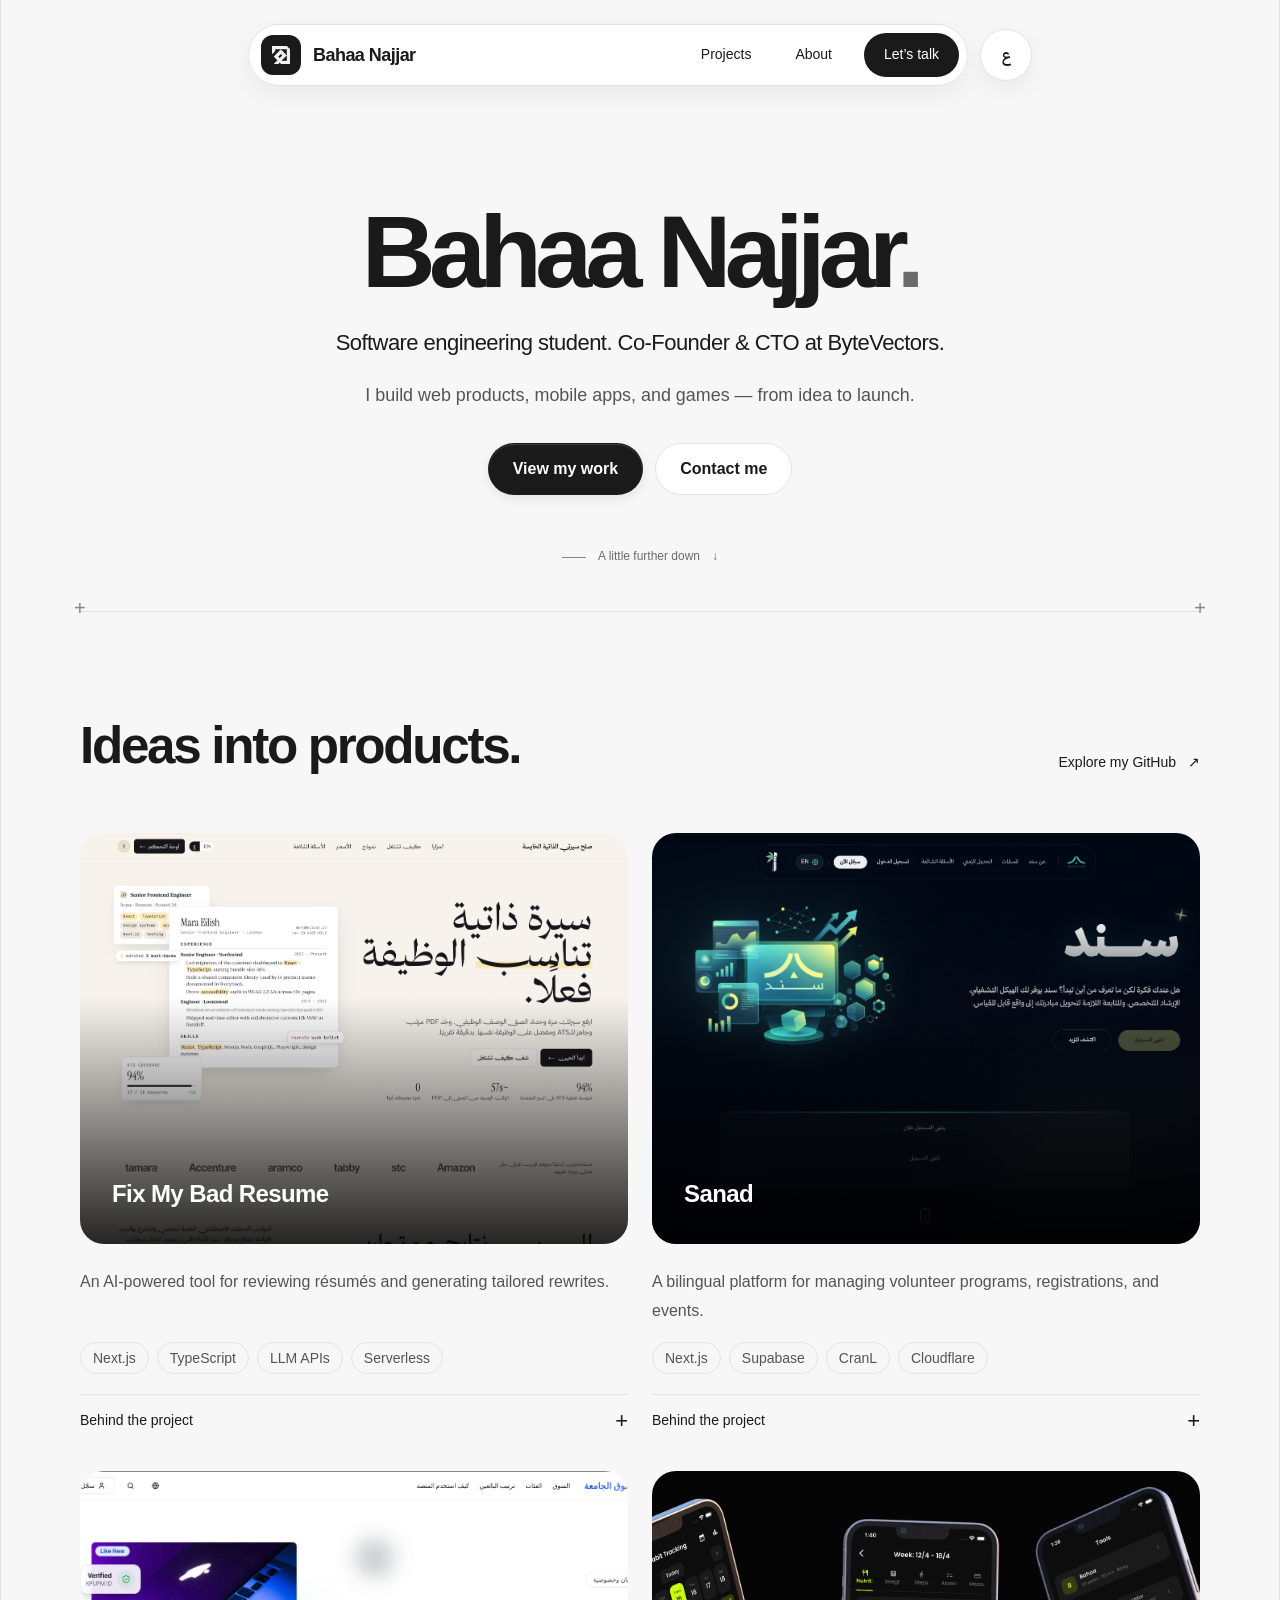
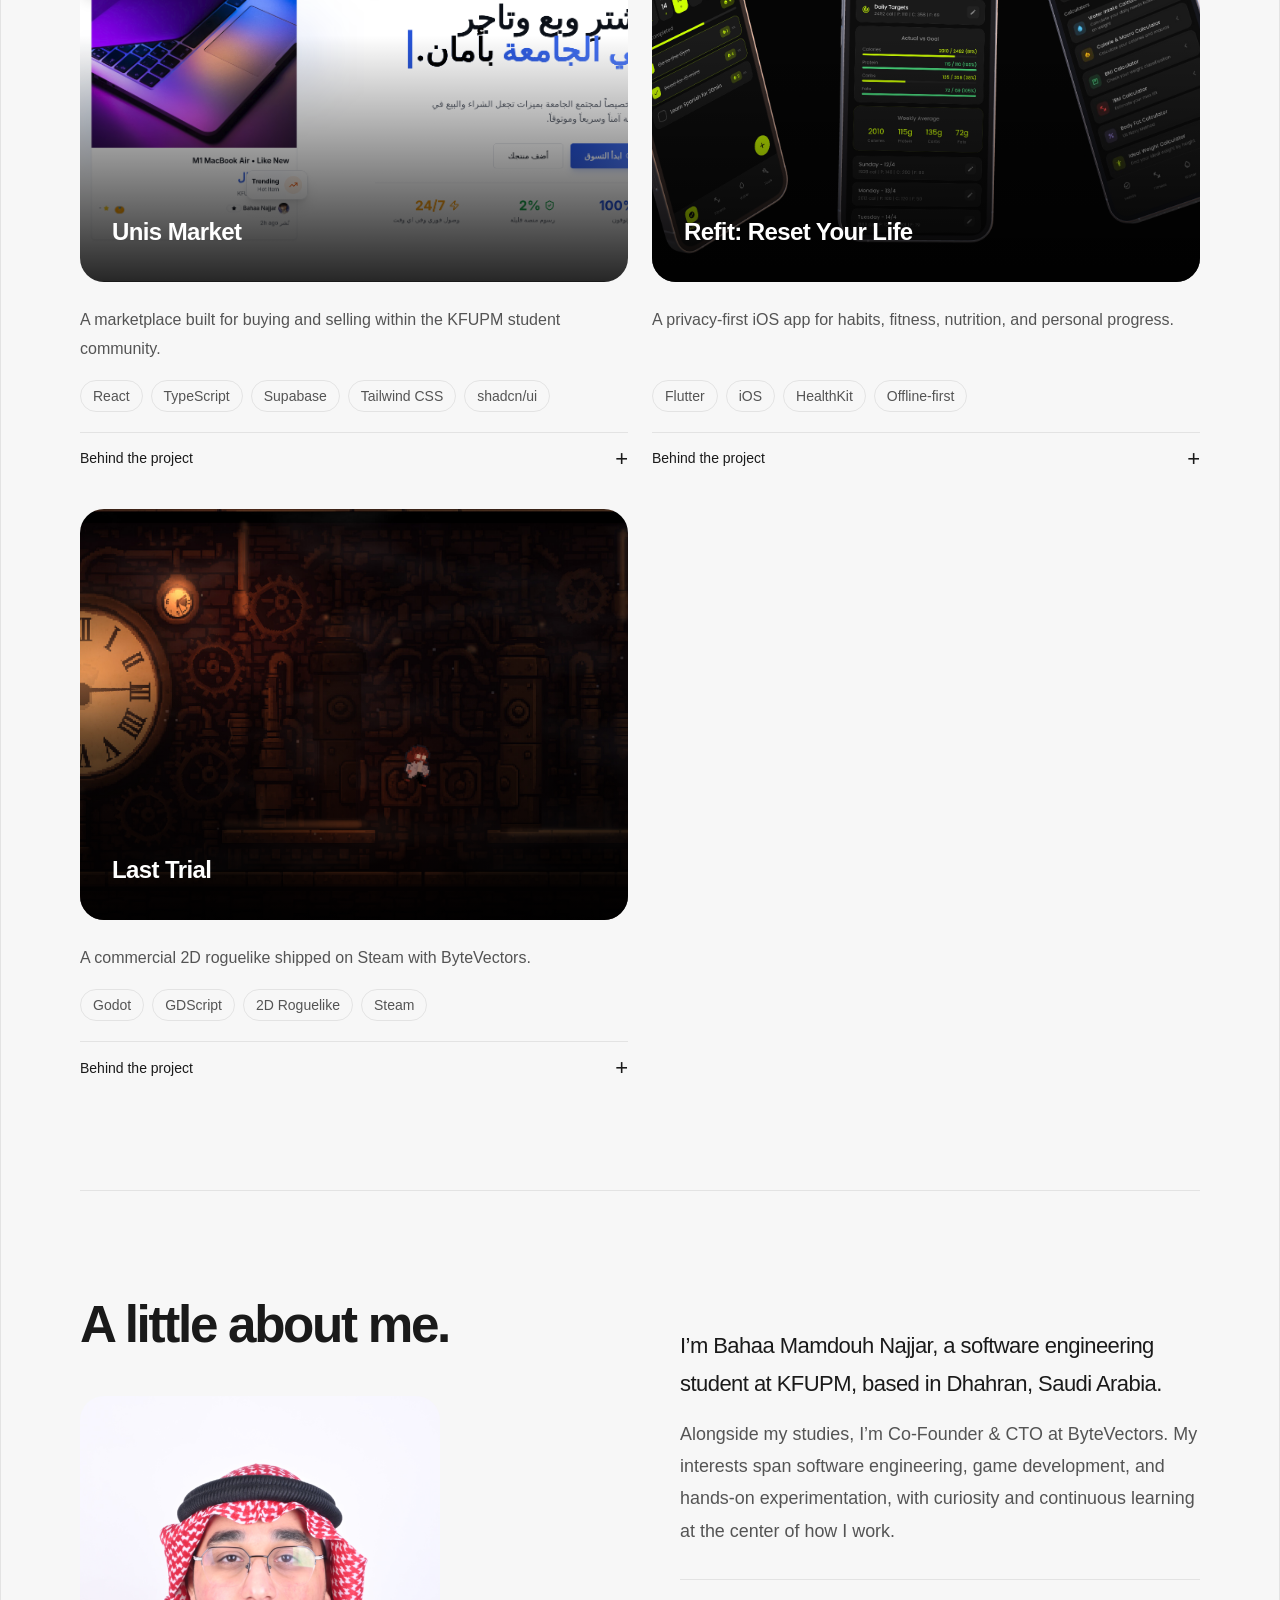
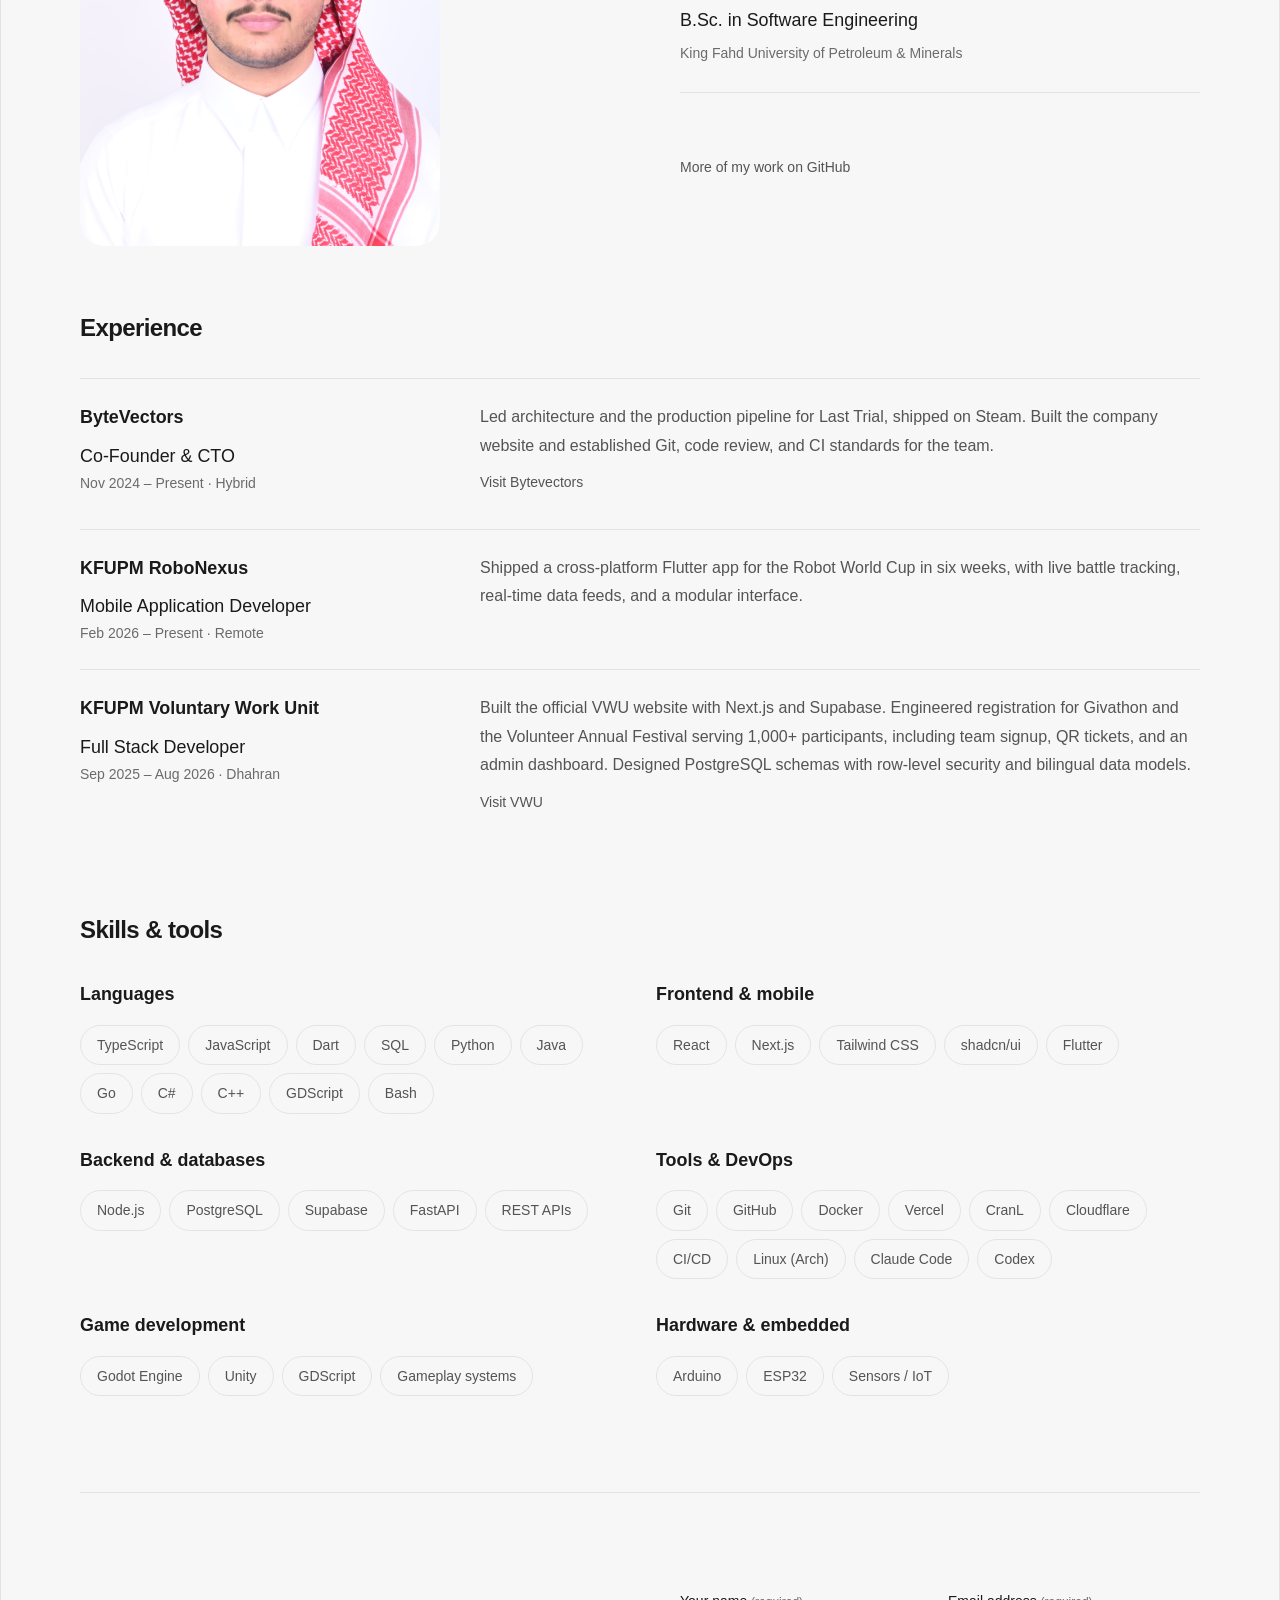
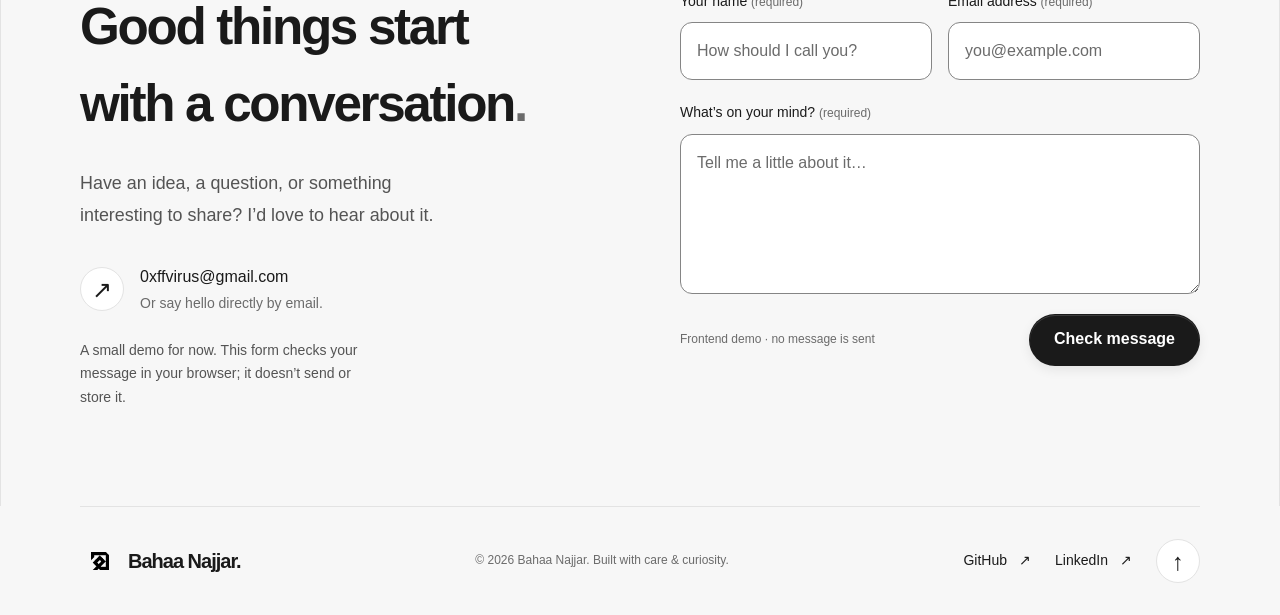
==== en.html @ 1391d74a "first commit" ====
<!doctype html>
<html lang="en" dir="ltr">
  <head>
    <link rel="alternate" hreflang="ar" href="index.html" />
    <meta charset="UTF-8" />
    <meta name="viewport" content="width=device-width, initial-scale=1.0" />
    <meta
      name="description"
      content="Bahaa Najjar — software engineering student at KFUPM. Projects, thoughtful interfaces, and a little curiosity."
    />
    <meta name="theme-color" content="#f7f7f7" />
    <title>Bahaa Najjar — Software Engineering Portfolio</title>
    <link
      rel="icon"
      href="assets/images/brand/Logo%20White%20Black%20Background.png"
      type="image/png"
    />
    <link rel="stylesheet" href="css/styles.css" />
    <script src="js/script.js" defer></script>
  </head>
  <body id="top">
    <a class="skip-link" href="#main">Skip to content</a>
    <header class="site-header">
      <div class="header-bar">
        <a class="identity" href="#top" aria-label="Bahaa Najjar, home"
          ><span class="brand-mark" aria-hidden="true"
            ><img
              src="assets/images/brand/White%20Logo%20Transparent%20Background.png"
              alt=""
              width="128"
              height="128" /></span
          ><span>Bahaa Najjar</a
        >

        <button
          class="menu-toggle"
          type="button"
          aria-expanded="false"
          aria-controls="navigation"
          hidden
        >
          Menu <span class="menu-lines" aria-hidden="true"></span>
        </button>
        <nav id="navigation" aria-label="Main navigation">
          <a href="#projects">Projects</a><a href="#about">About</a
          ><a class="nav-contact" href="#contact">Let’s talk</a>
        </nav>
      </div>
      <a
        class="language-switch"
        href="index.html"
        lang="ar"
        hreflang="ar"
        aria-label="عرض الموقع بالعربية"
        title="العربية"
        >ع</a
      >
    </header>
    <main id="main" class="page-frame">
      <section class="hero container" aria-labelledby="hero-title">
        <h1 id="hero-title">Bahaa Najjar<span class="muted">.</span></h1>
        <p class="hero-role">
          Software engineering student. Co-Founder &amp; CTO at ByteVectors.
        </p>
        <p class="hero-description">
          I build web products, mobile apps, and games — from idea to launch.
        </p>
        <div class="action-group">
          <a class="button button-primary" href="#projects">View my work</a
          ><a class="button button-secondary" href="#contact">Contact me</a>
        </div>

        <a class="scroll-cue" href="#projects"
          ><span class="scroll-line" aria-hidden="true"></span>A little further
          down <span aria-hidden="true">↓</span></a
        >
        <span class="frame-cross frame-cross-start" aria-hidden="true">+</span
        ><span class="frame-cross frame-cross-end" aria-hidden="true">+</span>
      </section>
      <section
        id="projects"
        class="section container"
        aria-labelledby="projects-title"
      >
        <div class="section-heading">
          <div>
            <h2 id="projects-title">Ideas into products.</h2>
          </div>
          <a
            class="text-link"
            href="https://github.com/0xffvirus"
            target="_blank"
            rel="noopener noreferrer"
            >Explore my GitHub <span aria-hidden="true">↗</span></a
          >
        </div>
        <!-- Project facts and destination links sourced from the supplied résumé. -->
        <div class="project-grid">
          <article class="project">
            <a
              class="project-cover"
              href="#fix-my-bad-resume-details"
              aria-label="Explore Fix My Bad Resume"
            >
              <img
                src="assets/images/projects/fix-my-bad-resume.png"
                alt="Screenshot of the Fix My Bad Resume homepage with a résumé editor and an ATS coverage score."
                width="800"
                height="600"
                loading="lazy"
              />
              <div class="project-overlay">
                <div>
                  <h3><bdi>Fix My Bad Resume</bdi></h3>
                </div>
              </div>
            </a>
            <div class="project-caption">
              <p>
                An AI-powered tool for reviewing résumés and generating tailored
                rewrites.
              </p>
              <ul class="tags" aria-label="Project technologies">
                <li dir="ltr">Next.js</li>
                <li dir="ltr">TypeScript</li>
                <li dir="ltr">LLM APIs</li>
                <li dir="ltr">Serverless</li>
              </ul>
            </div>
            <details id="fix-my-bad-resume-details" class="project-details">
              <summary>
                Behind the project<span aria-hidden="true">+</span>
              </summary>
              <div>
                <p>
                  Built a full-stack web application that analyzes résumés and
                  produces tailored rewrites using LLM APIs, with a Next.js and
                  TypeScript frontend and a serverless backend.
                </p>
                <a
                  class="text-link"
                  href="https://fixmybadresume.com"
                  target="_blank"
                  rel="noopener noreferrer"
                  >Visit website</a
                >
              </div>
            </details>
          </article>
          <article class="project">
            <a
              class="project-cover"
              href="#sanad-details"
              aria-label="Explore Sanad"
            >
              <img
                src="assets/images/projects/sanad.png"
                alt="Screenshot of the Sanad homepage with a dark layout and a program illustration."
                width="800"
                height="600"
                loading="lazy"
              />
              <div class="project-overlay">
                <div>
                  <h3><bdi>Sanad</bdi></h3>
                </div>
              </div>
            </a>
            <div class="project-caption">
              <p>
                A bilingual platform for managing volunteer programs,
                registrations, and events.
              </p>
              <ul class="tags" aria-label="Project technologies">
                <li dir="ltr">Next.js</li>
                <li dir="ltr">Supabase</li>
                <li dir="ltr">CranL</li>
                <li dir="ltr">Cloudflare</li>
              </ul>
            </div>
            <details id="sanad-details" class="project-details">
              <summary>
                Behind the project<span aria-hidden="true">+</span>
              </summary>
              <div>
                <p>
                  Shipped a Next.js and Supabase platform with team-based
                  registration, QR-ticketed events, and an admin dashboard.
                  Deployed through CranL and Cloudflare.
                </p>
                <a
                  class="text-link"
                  href="https://sanad.kvwu.org"
                  target="_blank"
                  rel="noopener noreferrer"
                  >Visit website</a
                >
              </div>
            </details>
          </article>
          <article class="project">
            <a
              class="project-cover"
              href="#unis-market-details"
              aria-label="Explore Unis Market"
            >
              <img
                src="assets/images/projects/unis-market.png"
                alt="Screenshot of the Unis Market homepage showing a MacBook listing and Arabic navigation."
                width="800"
                height="600"
                loading="lazy"
              />
              <div class="project-overlay">
                <div>
                  <h3><bdi>Unis Market</bdi></h3>
                </div>
              </div>
            </a>
            <div class="project-caption">
              <p>
                A marketplace built for buying and selling within the KFUPM
                student community.
              </p>
              <ul class="tags" aria-label="Project technologies">
                <li dir="ltr">React</li>
                <li dir="ltr">TypeScript</li>
                <li dir="ltr">Supabase</li>
                <li dir="ltr">Tailwind CSS</li>
                <li dir="ltr">shadcn/ui</li>
              </ul>
            </div>
            <details id="unis-market-details" class="project-details">
              <summary>
                Behind the project<span aria-hidden="true">+</span>
              </summary>
              <div>
                <p>
                  Built a production marketplace with a React and TypeScript
                  frontend and Supabase backend. It combines a bilingual
                  Arabic/English interface, a secure payment flow, and a
                  responsive design using Tailwind CSS and shadcn/ui.
                </p>
                <a
                  class="text-link"
                  href="https://unismarket.com"
                  target="_blank"
                  rel="noopener noreferrer"
                  >Visit website</a
                >
              </div>
            </details>
          </article>
          <article class="project">
            <a
              class="project-cover"
              href="#refit-details"
              aria-label="Explore Refit: Reset Your Life"
            >
              <img
                src="assets/images/projects/refit.png"
                alt="Three Refit app screens showing habit tracking, nutrition goals, and calculators."
                width="800"
                height="600"
                loading="lazy"
              />
              <div class="project-overlay">
                <div>
                  <h3><bdi>Refit: Reset Your Life</bdi></h3>
                </div>
              </div>
            </a>
            <div class="project-caption">
              <p>
                A privacy-first iOS app for habits, fitness, nutrition, and
                personal progress.
              </p>
              <ul class="tags" aria-label="Project technologies">
                <li dir="ltr">Flutter</li>
                <li dir="ltr">iOS</li>
                <li dir="ltr">HealthKit</li>
                <li dir="ltr">Offline-first</li>
              </ul>
            </div>
            <details id="refit-details" class="project-details">
              <summary>
                Behind the project<span aria-hidden="true">+</span>
              </summary>
              <div>
                <p>
                  Built a fully offline, bilingual Flutter app for habit
                  streaks, nutrition and macro tracking, and progress logging.
                  Integrated HealthKit and notifications adapted for Ramadan.
                </p>
                <a
                  class="text-link"
                  href="https://apps.apple.com/sa/app/refit-reset-your-life/id6761937688"
                  target="_blank"
                  rel="noopener noreferrer"
                  >View on the App Store</a
                >
              </div>
            </details>
          </article>
          <article class="project">
            <a
              class="project-cover"
              href="#last-trial-details"
              aria-label="Explore Last Trial"
            >
              <img
                src="assets/images/projects/last-trial.png"
                alt="Gameplay screenshot from Last Trial showing a character in a clockwork room with gears and pipes."
                width="800"
                height="600"
                loading="lazy"
              />
              <div class="project-overlay">
                <div>
                  <h3><bdi>Last Trial</bdi></h3>
                </div>
              </div>
            </a>
            <div class="project-caption">
              <p>
                A commercial 2D roguelike shipped on Steam with ByteVectors.
              </p>
              <ul class="tags" aria-label="Project technologies">
                <li dir="ltr">Godot</li>
                <li dir="ltr">GDScript</li>
                <li dir="ltr">2D Roguelike</li>
                <li dir="ltr">Steam</li>
              </ul>
            </div>
            <details id="last-trial-details" class="project-details">
              <summary>
                Behind the project<span aria-hidden="true">+</span>
              </summary>
              <div>
                <p>
                  Designed and implemented core gameplay systems in GDScript,
                  including movement, dashing, double-jump, time-slow mechanics,
                  and combat. Led the architecture and production pipeline at
                  ByteVectors to bring the game to Steam.
                </p>
                <a
                  class="text-link"
                  href="https://store.steampowered.com/app/3927360/Last_Trial"
                  target="_blank"
                  rel="noopener noreferrer"
                  >View on Steam</a
                >
              </div>
            </details>
          </article>
        </div>
      </section>
      <section
        id="about"
        class="section container section-bordered"
        aria-labelledby="about-title"
      >
        <div class="about-grid">
          <div>
            <h2 id="about-title">A little about me.</h2>
            <img
              class="about-portrait"
              src="assets/images/bahaa.png"
              alt="Portrait of Bahaa Najjar"
              width="800"
              height="800"
              loading="lazy"
            />
          </div>
          <div class="about-content">
            <p class="lead">
              I’m Bahaa Mamdouh Najjar, a software engineering student at KFUPM,
              based in Dhahran, Saudi Arabia.
            </p>
            <p>
              Alongside my studies, I’m Co-Founder &amp; CTO at ByteVectors. My
              interests span software engineering, game development, and
              hands-on experimentation, with curiosity and continuous learning
              at the center of how I work.
            </p>
            <div class="education">
              <p>B.Sc. in Software Engineering</p>
              <span class="metadata"
                >King Fahd University of Petroleum &amp; Minerals</span
              >
            </div>
            <a
              class="text-link about-link"
              href="https://github.com/0xffvirus"
              target="_blank"
              rel="noopener noreferrer"
              >More of my work on GitHub</a
            >
          </div>
        </div>
        <div class="about-block">
          <h3>Experience</h3>
          <div class="experience-list">
            <article class="experience-row">
              <div>
                <h4>ByteVectors</h4>
                <p>Co-Founder & CTO</p>
                <p class="metadata">Nov 2024 – Present · Hybrid</p>
              </div>
              <p>
                Led architecture and the production pipeline for Last Trial,
                shipped on Steam. Built the company website and established Git,
                code review, and CI standards for the team.
                <a
                  class="text-link"
                  href="https://www.bytevectors.com"
                  target="_blank"
                  rel="noopener noreferrer"
                  >Visit Bytevectors</a
                >
              </p>
            </article>
            <article class="experience-row">
              <div>
                <h4>KFUPM RoboNexus</h4>
                <p>Mobile Application Developer</p>
                <p class="metadata">Feb 2026 – Present · Remote</p>
              </div>
              <p>
                Shipped a cross-platform Flutter app for the Robot World Cup in
                six weeks, with live battle tracking, real-time data feeds, and
                a modular interface.
              </p>
            </article>
            <article class="experience-row">
              <div>
                <h4>KFUPM Voluntary Work Unit</h4>
                <p>Full Stack Developer</p>
                <p class="metadata">Sep 2025 – Aug 2026 · Dhahran</p>
              </div>
              <p>
                Built the official VWU website with Next.js and Supabase.
                Engineered registration for Givathon and the Volunteer Annual
                Festival serving 1,000+ participants, including team signup, QR
                tickets, and an admin dashboard. Designed PostgreSQL schemas
                with row-level security and bilingual data models.
                <a
                  class="text-link"
                  href="https://kvwu.org"
                  target="_blank"
                  rel="noopener noreferrer"
                  >Visit VWU</a
                >
              </p>
            </article>
          </div>
        </div>
        <div class="about-block">
          <h3>Skills & tools</h3>
          <div class="skills-grid">
            <div class="skill-group">
              <h4>Languages</h4>
              <ul class="tags tags-large">
                <li dir="auto">TypeScript</li>
                <li dir="auto">JavaScript</li>
                <li dir="auto">Dart</li>
                <li dir="auto">SQL</li>
                <li dir="auto">Python</li>
                <li dir="auto">Java</li>
                <li dir="auto">Go</li>
                <li dir="auto">C#</li>
                <li dir="auto">C++</li>
                <li dir="auto">GDScript</li>
                <li dir="auto">Bash</li>
              </ul>
            </div>
            <div class="skill-group">
              <h4>Frontend &amp; mobile</h4>
              <ul class="tags tags-large">
                <li dir="auto">React</li>
                <li dir="auto">Next.js</li>
                <li dir="auto">Tailwind CSS</li>
                <li dir="auto">shadcn/ui</li>
                <li dir="auto">Flutter</li>
              </ul>
            </div>
            <div class="skill-group">
              <h4>Backend &amp; databases</h4>
              <ul class="tags tags-large">
                <li dir="auto">Node.js</li>
                <li dir="auto">PostgreSQL</li>
                <li dir="auto">Supabase</li>
                <li dir="auto">FastAPI</li>
                <li dir="auto">REST APIs</li>
              </ul>
            </div>
            <div class="skill-group">
              <h4>Tools &amp; DevOps</h4>
              <ul class="tags tags-large">
                <li dir="auto">Git</li>
                <li dir="auto">GitHub</li>
                <li dir="auto">Docker</li>
                <li dir="auto">Vercel</li>
                <li dir="auto">CranL</li>
                <li dir="auto">Cloudflare</li>
                <li dir="auto">CI/CD</li>
                <li dir="auto">Linux (Arch)</li>
                <li dir="auto">Claude Code</li>
                <li dir="auto">Codex</li>
              </ul>
            </div>
            <div class="skill-group">
              <h4>Game development</h4>
              <ul class="tags tags-large">
                <li dir="auto">Godot Engine</li>
                <li dir="auto">Unity</li>
                <li dir="auto">GDScript</li>
                <li dir="auto">Gameplay systems</li>
              </ul>
            </div>
            <div class="skill-group">
              <h4>Hardware &amp; embedded</h4>
              <ul class="tags tags-large">
                <li dir="auto">Arduino</li>
                <li dir="auto">ESP32</li>
                <li dir="auto">Sensors / IoT</li>
              </ul>
            </div>
          </div>
        </div>
      </section>
      <section
        id="contact"
        class="section container section-bordered"
        aria-labelledby="contact-title"
      >
        <div class="contact-grid">
          <div class="contact-intro">
            <h2 id="contact-title">
              Good things start<br />with a conversation<span class="muted"
                >.</span
              >
            </h2>
            <p>
              Have an idea, a question, or something interesting to share? I’d
              love to hear about it.
            </p>
            <div class="email-contact" id="email-contact">
              <span class="contact-symbol" aria-hidden="true">↗</span>
              <p>
                <a href="mailto:0xffvirus@gmail.com" dir="ltr"
                  >0xffvirus@gmail.com</a
                ><span class="metadata">Or say hello directly by email.</span>
              </p>
            </div>
            <p class="form-note" id="demo-note">
              A small demo for now. This form checks your message in your
              browser; it doesn’t send or store it.
            </p>
          </div>
          <form id="contact-form" aria-describedby="demo-note">
            <div class="form-row">
              <div class="field">
                <label for="name">Your name <span>(required)</span></label
                ><input
                  id="name"
                  dir="auto"
                  name="name"
                  type="text"
                  autocomplete="name"
                  placeholder="How should I call you?"
                  required
                  maxlength="100"
                  aria-describedby="name-error"
                />
                <p class="field-error" id="name-error"></p>
              </div>
              <div class="field">
                <label for="email">Email address <span>(required)</span></label
                ><input
                  id="email"
                  dir="ltr"
                  name="email"
                  type="email"
                  autocomplete="email"
                  placeholder="you@example.com"
                  required
                  maxlength="254"
                  aria-describedby="email-error"
                />
                <p class="field-error" id="email-error"></p>
              </div>
            </div>
            <div class="field">
              <label for="message"
                >What’s on your mind? <span>(required)</span></label
              ><textarea
                id="message"
                dir="auto"
                name="message"
                rows="5"
                placeholder="Tell me a little about it…"
                required
                maxlength="5000"
                aria-describedby="message-error"
              ></textarea>
              <p class="field-error" id="message-error"></p>
            </div>
            <div class="form-bottom">
              <span class="metadata">Frontend demo · no message is sent</span
              ><button
                class="button button-primary"
                type="submit"
                id="submit-button"
                disabled
              >
                Check message
              </button>
            </div>
            <p
              id="form-status"
              class="form-status"
              role="status"
              aria-live="polite"
              aria-atomic="true"
            ></p>
            <noscript
              ><p class="form-note">
                Enable JavaScript to try form validation. Message delivery is
                not connected.
              </p></noscript
            >
          </form>
        </div>
      </section>
    </main>
    <footer class="site-footer container">
      <a class="footer-identity" href="#top"
        ><span class="brand-mark brand-mark-light" aria-hidden="true"
          ><img
            src="assets/images/brand/Black%20Logo%20Transparent%20Background.png"
            alt=""
            width="128"
            height="128" /></span
        >Bahaa Najjar.</a
      >
      <p>
        © <span id="year">2026</span> Bahaa Najjar. Built with care &
        curiosity.
      </p>
      <div class="footer-links">
        <a
          class="text-link"
          href="https://github.com/0xffvirus"
          target="_blank"
          rel="noopener noreferrer"
          >GitHub <span aria-hidden="true">↗</span></a
        ><a
          class="text-link"
          href="https://www.linkedin.com/in/0xbahaa/"
          target="_blank"
          rel="noopener noreferrer"
          >LinkedIn <span aria-hidden="true">↗</span></a
        ><a class="back-top" href="#top" aria-label="Back to top">↑</a>
      </div>
    </footer>
  </body>
</html>
---- css/styles.css ----
/* Shared design tokens from docs/design-docs.md. */
:root {
  --color-canvas: #f7f7f7;
  --color-surface: #fff;
  --color-surface-subtle: #f0f0f0;
  --color-text: #1a1a1a;
  --color-text-secondary: #545454;
  --color-text-muted: #6b6b6b;
  --color-border: #e3e3e3;
  --color-border-control: #858585;
  --color-action: #1a1a1a;
  --color-action-hover: #303030;
  --color-on-action: #fff;
  --color-focus: #1a1a1a;
  --color-error: #b42318;
  --color-success: #216e39;
  --space-1: 4px;
  --space-2: 8px;
  --space-3: 12px;
  --space-4: 16px;
  --space-5: 20px;
  --space-6: 24px;
  --space-8: 32px;
  --space-10: 40px;
  --space-12: 48px;
  --space-16: 64px;
  --space-20: 80px;
  --space-24: 96px;
  --space-32: 128px;
  --radius-small: 12px;
  --radius-card: 24px;
  --radius-pill: 999px;
  --shadow-soft: 0 8px 24px rgb(0 0 0 / 6%);
  --shadow-control: 0 4px 12px rgb(0 0 0 / 8%);
  --shadow-hover: 0 12px 28px rgb(0 0 0 / 10%);
  --font-sans: -apple-system, BlinkMacSystemFont, "Segoe UI", sans-serif;
  --font-arabic: "Thmanyah Sans", sans-serif;
  --font-hero: clamp(4rem, 8vw, 7rem);
  --font-heading: clamp(2rem, 4vw, 3.25rem);
  --font-card: clamp(1.375rem, 2vw, 1.5rem);
  --font-lead: clamp(1.125rem, 2vw, 1.375rem);
  --font-body: clamp(1rem, 1.4vw, 1.125rem);
  --font-meta: 0.875rem;
  --content-max: 1120px;
  --reading-max: 720px;
  --gutter: 24px;
  --section-space: 48px;
  --duration-fast: 160ms;
  --duration-ui: 200ms;
  --duration-reveal: 400ms;
  --ease-ui: cubic-bezier(0.2, 0.8, 0.2, 1);
  --z-header: 20;
  --z-status: 60;
}
@font-face {
  font-family: "Thmanyah Sans";
  src: url("../assets/font/thmanyahsans/woff2/thmanyahsans-Regular.woff2")
    format("woff2");
  font-weight: 400;
  font-style: normal;
  font-display: swap;
}
@font-face {
  font-family: "Thmanyah Sans";
  src: url("../assets/font/thmanyahsans/woff2/thmanyahsans-Bold.woff2")
    format("woff2");
  font-weight: 700;
  font-style: normal;
  font-display: swap;
}
*,
*::before,
*::after {
  box-sizing: border-box;
}
html {
  scroll-behavior: smooth;
  scroll-padding-top: 112px;
}
body {
  margin: 0;
  background: var(--color-canvas);
  color: var(--color-text);
  font-family: var(--font-sans);
  font-size: var(--font-body);
  line-height: 1.8;
  -webkit-font-smoothing: antialiased;
}
:lang(ar) {
  font-family: var(--font-arabic);
  letter-spacing: normal;
}
h1,
h2,
h3,
p {
  margin: 0;
}
h1,
h2,
h3 {
  line-height: 1.5;
  font-weight: 700;
}
h2 {
  font-size: var(--font-heading);
  letter-spacing: -0.045em;
}
h3 {
  font-size: var(--font-card);
  letter-spacing: -0.025em;
}
a {
  color: inherit;
  text-decoration: none;
}
button,
input,
textarea {
  font: inherit;
}
button,
summary {
  cursor: pointer;
}
button {
  color: inherit;
}
img {
  display: block;
  max-width: 100%;
  height: auto;
}
::selection {
  background: var(--color-text);
  color: var(--color-surface);
}
:focus-visible {
  outline: 2px solid var(--color-focus);
  outline-offset: 4px;
}
[hidden] {
  display: none !important;
}
.container {
  width: min(calc(100% - var(--gutter) * 2), var(--content-max));
  margin-inline: auto;
}
.section {
  padding-block: var(--section-space);
  scroll-margin-top: var(--space-8);
}
.section-bordered {
  border-top: 1px solid var(--color-border);
}
.metadata {
  font-size: var(--font-meta);
  color: var(--color-text-muted);
  line-height: 1.6;
}
.muted {
  color: var(--color-text-muted);
}
.skip-link {
  position: fixed;
  top: var(--space-3);
  left: var(--space-4);
  z-index: var(--z-status);
  padding: var(--space-3) var(--space-6);
  background: var(--color-text);
  color: var(--color-surface);
  transform: translateY(-200%);
  border-radius: var(--radius-pill);
}
.skip-link:focus {
  transform: translateY(0);
}
.site-header {
  position: fixed;
  z-index: var(--z-header);
  top: var(--space-6);
  left: 50%;
  transform: translateX(-50%);
  width: min(calc(100% - var(--gutter) * 2), 784px);
  display: flex;
  align-items: center;
  gap: var(--space-3);
}
.header-bar {
  position: relative;
  flex: 1;
  min-width: 0;
  padding: var(--space-2);
  padding-inline-start: var(--space-3);
  display: flex;
  align-items: center;
  justify-content: space-between;
  gap: var(--space-6);
  background: rgb(255 255 255 / 96%);
  border: 1px solid var(--color-border);
  border-radius: var(--radius-pill);
  box-shadow: var(--shadow-soft);
}
.identity {
  display: inline-flex;
  align-items: center;
  gap: var(--space-3);
  min-height: 44px;
  padding-inline-end: var(--space-3);
  font-size: 18px;
  font-weight: 700;
  letter-spacing: -0.03em;
}
.brand-mark {
  display: flex;
  align-items: center;
  justify-content: center;
  width: 40px;
  height: 40px;
  flex: 0 0 40px;
  overflow: hidden;
  background: var(--color-text);
  border-radius: var(--radius-small);
}
/* The supplied PNGs have transparent margins. Size the canvas to make the mark legible. */
.brand-mark img {
  width: 72px;
  height: 72px;
  max-width: none;
  flex-shrink: 0;
}
.brand-mark-light {
  background: transparent;
}

nav {
  display: flex;
  align-items: center;
  gap: var(--space-1);
}
nav a {
  display: inline-flex;
  align-items: center;
  justify-content: center;
  gap: var(--space-4);
  min-height: 44px;
  padding: var(--space-2) var(--space-5);
  border-radius: var(--radius-pill);
  font-size: var(--font-meta);
  font-weight: 500;
  transition: background var(--duration-fast);
}
nav a:hover,
nav a[aria-current="location"] {
  background: var(--color-surface-subtle);
}
nav .nav-contact {
  background: var(--color-text);
  color: var(--color-surface);
  margin-inline-start: var(--space-2);
}
nav .nav-contact:hover,
nav .nav-contact[aria-current="location"] {
  background: var(--color-action-hover);
}
.menu-toggle {
  border: 0;
  background: var(--color-surface-subtle);
  padding: var(--space-3) var(--space-4);
  border-radius: var(--radius-pill);
  min-height: 44px;
  align-items: center;
  gap: var(--space-3);
  font-size: var(--font-meta);
}
.menu-lines,
.menu-lines::after {
  display: block;
  width: 16px;
  height: 1px;
  background: currentColor;
}
.menu-lines::after {
  content: "";
  transform: translateY(5px);
}
.page-frame {
  max-width: 1280px;
  margin-inline: auto;
  border-inline: 1px solid var(--color-border);
}
.hero {
  position: relative;
  isolation: isolate;
  text-align: center;
  padding-top: calc(var(--space-32) + var(--space-10));
  padding-bottom: var(--space-8);
  border-bottom: 1px solid var(--color-border);
}
.hero::before {
  content: "";
  position: absolute;
  inset: 0 calc(-1 * var(--gutter));
  background-image: radial-gradient(
    var(--color-border-control) 0.6px,
    transparent 0.6px
  );
  background-size: 18px 18px;
  opacity: 0.16;
  mask-image: linear-gradient(transparent, #000 28%, transparent 90%);
  pointer-events: none;
  z-index: -1;
}

h1 {
  font-size: var(--font-hero);
  letter-spacing: -0.065em;
  line-height: 1.4;
  margin-top: var(--space-3);
}
.hero-role {
  font-size: var(--font-lead);
  letter-spacing: -0.025em;
}
.hero-description {
  max-width: var(--reading-max);
  margin: var(--space-4) auto 0;
  color: var(--color-text-secondary);
}
.action-group {
  display: flex;
  flex-wrap: wrap;
  justify-content: center;
  gap: var(--space-3);
  margin-top: var(--space-8);
}
.button {
  display: inline-flex;
  align-items: center;
  justify-content: center;
  gap: var(--space-6);
  min-height: 52px;
  padding: var(--space-3) var(--space-6);
  border: 1px solid transparent;
  border-radius: var(--radius-pill);
  font-size: 16px;
  font-weight: 700;
  line-height: 1.4;
  transition:
    transform var(--duration-ui) var(--ease-ui),
    background var(--duration-ui),
    box-shadow var(--duration-ui);
}
.button-primary {
  color: var(--color-on-action);
  background: var(--color-action);
  box-shadow:
    var(--shadow-control),
    inset 0 1px 0 rgb(255 255 255 / 15%);
}
.button-primary:hover {
  background: var(--color-action-hover);
  box-shadow: var(--shadow-hover);
  transform: translateY(-2px);
}
.button-secondary {
  background: var(--color-surface);
  border-color: var(--color-border);
}
.button-secondary:hover {
  background: var(--color-surface-subtle);
  transform: translateY(-2px);
}
.button:active {
  transform: translateY(0);
  box-shadow: none;
}
.button:disabled {
  opacity: 0.55;
  cursor: not-allowed;
  transform: none;
}
.hero-meta {
  display: flex;
  flex-wrap: wrap;
  justify-content: center;
  gap: var(--space-3);
  margin-top: var(--space-6);
  color: var(--color-text-muted);
  font-size: 12px;
}
.scroll-cue {
  display: flex;
  justify-content: center;
  align-items: center;
  gap: var(--space-3);
  margin: var(--space-10) auto 0;
  width: fit-content;
  min-height: 44px;
  font-size: 12px;
  color: var(--color-text-muted);
}
.scroll-line {
  width: 24px;
  height: 1px;
  background: var(--color-border-control);
}
.frame-cross {
  position: absolute;
  bottom: -15px;
  color: var(--color-border-control);
  font-size: 20px;
  font-weight: 300;
}
.frame-cross-start {
  inset-inline-start: -6px;
}
.frame-cross-end {
  inset-inline-end: -6px;
}
.section-heading {
  display: flex;
  align-items: flex-end;
  justify-content: space-between;
  gap: var(--space-8);
  margin-bottom: var(--space-12);
}

.project-grid {
  display: grid;
  grid-template-columns: minmax(0, 1fr);
  gap: var(--space-10);
}
.project {
  min-width: 0;
}
.project-cover {
  position: relative;
  display: block;
  aspect-ratio: 4 / 3;
  border-radius: var(--radius-card);
  overflow: hidden;
  background: var(--color-surface-subtle);
  isolation: isolate;
}
.project-cover img {
  width: 100%;
  height: 100%;
  object-fit: cover;
  transition: transform var(--duration-reveal) var(--ease-ui);
}
.project-cover:hover img {
  transform: scale(1.02);
}
.project-overlay {
  position: absolute;
  inset: 0;
  display: flex;
  align-items: flex-end;
  justify-content: space-between;
  gap: var(--space-4);
  padding: var(--space-8);
  color: var(--color-on-action);
  background: linear-gradient(transparent 40%, rgb(0 0 0 / 85%) 100%);
}

.project-overlay h3 {
  margin-top: var(--space-1);
}
.project-caption {
  padding-block: var(--space-6) var(--space-5);
}
.project-caption > p {
  color: var(--color-text-secondary);
  font-size: 16px;
  line-height: 1.8;
}
.tags {
  display: flex;
  flex-wrap: wrap;
  gap: var(--space-2);
  list-style: none;
  padding: 0;
  margin: var(--space-4) 0 0;
}
.tags li {
  border: 1px solid var(--color-border);
  border-radius: var(--radius-pill);
  padding: var(--space-1) var(--space-3);
  font-size: var(--font-meta);
  color: var(--color-text-secondary);
  line-height: 1.6;
}
.project-details {
  border-top: 1px solid var(--color-border);
  font-size: var(--font-meta);
  scroll-margin-top: 120px;
}
.project-details summary {
  list-style: none;
  display: flex;
  justify-content: space-between;
  align-items: center;
  gap: var(--space-3);
  min-height: 52px;
  font-weight: 500;
}
.project-details summary::-webkit-details-marker {
  display: none;
}
.project-details summary span {
  font-size: 22px;
  transition: transform var(--duration-ui);
}
.project-details[open] summary span {
  transform: rotate(45deg);
}
.project-details > div {
  padding: var(--space-2) 0 var(--space-4);
  color: var(--color-text-secondary);
}
.project-details p + p {
  margin-top: var(--space-3);
}
.text-link {
  display: inline-flex;
  align-items: center;
  gap: var(--space-3);
  min-height: 44px;
  font-size: var(--font-meta);
  font-weight: 500;
}
.text-link:hover {
  text-decoration: underline;
  text-underline-offset: 5px;
}
.about-grid,
.contact-grid {
  display: grid;
  grid-template-columns: minmax(0, 1fr);
  gap: var(--space-10);
}

.about-content {
  color: var(--color-text-secondary);
}
.lead {
  font-size: var(--font-lead);
  line-height: 1.7;
  color: var(--color-text);
  letter-spacing: -0.025em;
  margin-bottom: var(--space-4);
}
.education {
  border-block: 1px solid var(--color-border);
  padding-block: var(--space-6);
  margin-block: var(--space-8);
}
.education > p {
  font-weight: 500;
  color: var(--color-text);
}
.skills h3 {
  font-size: 16px;
  letter-spacing: 0;
  color: var(--color-text);
}
.tags-large li {
  padding: var(--space-2) var(--space-4);
}
.about-link {
  margin-top: var(--space-5);
}
.contact-intro > p {
  margin-top: var(--space-6);
  color: var(--color-text-secondary);
  max-width: 39ch;
}
.email-contact {
  display: flex;
  gap: var(--space-4);
  align-items: center;
  margin-top: var(--space-8);
  font-size: 16px;
}
.email-contact .metadata {
  display: block;
}
.email-contact a {
  overflow-wrap: anywhere;
}
.email-contact a:hover {
  text-decoration: underline;
  text-underline-offset: 4px;
}
.contact-symbol,
.text-link > span[aria-hidden="true"],
.scroll-cue > span:last-child,
.back-top {
  /* Keep arrow glyphs consistent across page languages. */
  font-family: var(--font-sans);
}
.contact-symbol,
.back-top {
  width: 44px;
  height: 44px;
  flex: 0 0 44px;
  display: grid;
  place-items: center;
  background: var(--color-surface);
  border: 1px solid var(--color-border);
  border-radius: 50%;
  font-size: 24px;
}
.form-note {
  font-size: var(--font-meta);
  line-height: 1.7;
}
.form-row {
  display: grid;
  grid-template-columns: minmax(0, 1fr);
  gap: var(--space-4);
}
.field {
  margin-bottom: var(--space-5);
}
label {
  display: block;
  font-size: var(--font-meta);
  font-weight: 500;
  margin-bottom: var(--space-2);
}
label span {
  color: var(--color-text-muted);
  font-size: 12px;
  font-weight: 400;
}
input,
textarea {
  display: block;
  width: 100%;
  min-width: 0;
  min-height: 52px;
  padding: var(--space-4);
  border: 1px solid var(--color-border-control);
  border-radius: var(--radius-small);
  color: var(--color-text);
  background: var(--color-surface);
  font-size: 16px;
  line-height: 1.5;
}
input,
textarea {
  scroll-margin-block: 120px;
}
textarea {
  min-height: 160px;
  resize: vertical;
}
input::placeholder,
textarea::placeholder {
  color: var(--color-text-muted);
  opacity: 1;
}
[aria-invalid="true"] {
  border-color: var(--color-error);
}
.field-error {
  color: var(--color-error);
  font-size: var(--font-meta);
  line-height: 1.5;
}
.field-error:not(:empty) {
  margin-top: var(--space-2);
}
.form-bottom {
  display: flex;
  flex-wrap: wrap;
  justify-content: space-between;
  align-items: center;
  gap: var(--space-4);
}
.form-bottom .metadata {
  font-size: 12px;
}
.form-status {
  font-size: var(--font-meta);
  line-height: 1.6;
  margin-top: var(--space-4);
}
.form-status[data-state="valid"] {
  color: var(--color-success);
}
.form-status[data-state="invalid"] {
  color: var(--color-error);
}
.site-footer {
  display: flex;
  flex-wrap: wrap;
  align-items: center;
  justify-content: space-between;
  gap: var(--space-4);
  padding-block: var(--space-8);
  border-top: 1px solid var(--color-border);
}
.footer-identity {
  gap: var(--space-2);
  min-height: 44px;
  display: flex;
  align-items: center;
  font-size: 20px;
  letter-spacing: -0.05em;
  font-weight: 700;
}
.site-footer p {
  color: var(--color-text-muted);
  font-size: 12px;
}
.footer-links {
  display: flex;
  gap: var(--space-6);
  align-items: center;
}
@media (min-width: 768px) {
  :root {
    --gutter: 32px;
    --section-space: 64px;
  }
  .project-grid {
    grid-template-columns: repeat(2, minmax(0, 1fr));
    gap: var(--space-6);
  }
  /* Share content heights within each pair, even when descriptions or tags wrap. */
  .project {
    display: grid;
    grid-row: span 4;
    grid-template-rows: subgrid;
    row-gap: 0;
  }
  .project-caption {
    display: grid;
    grid-row: span 2;
    grid-template-rows: subgrid;
    row-gap: 0;
  }
  .project-caption .tags {
    align-content: start;
    align-items: start;
  }
  .about-grid,
  .contact-grid {
    grid-template-columns: repeat(2, minmax(0, 1fr));
    gap: var(--space-12);
  }
  .about-content {
    padding-top: var(--space-10);
  }
}
@media (min-width: 1024px) {
  :root {
    --gutter: 40px;
    --section-space: 96px;
  }
  .form-row {
    grid-template-columns: repeat(2, minmax(0, 1fr));
  }
  .about-grid,
  .contact-grid {
    gap: var(--space-20);
  }
}
@media (max-width: 767px) {
  .site-header {
    top: var(--space-4);
  }
  .header-bar {
    gap: var(--space-2);
  }
  .identity {
    font-size: 16px;
    gap: var(--space-2);
  }
  .menu-toggle:not([hidden]) {
    display: flex;
  }
  .site-header nav {
    position: absolute;
    transform-origin: top center;
    top: calc(100% + var(--space-2));
    inset-inline: 0;
    padding: var(--space-3);
    background: var(--color-surface);
    border: 1px solid var(--color-border);
    border-radius: var(--radius-card);
    box-shadow: var(--shadow-soft);
    flex-direction: column;
    align-items: stretch;
  }
  nav .nav-contact {
    margin: 0;
  }
  .hero {
    padding-top: calc(var(--space-20) + var(--space-16));
  }
  h1 {
    font-size: clamp(2.75rem, 10vw, 4rem);
  }
  .hero-role {
    max-width: 26ch;
    margin-inline: auto;
  }
  .hero-description {
    font-size: 16px;
  }
  .desktop-break {
    display: none;
  }

  .action-group {
    gap: var(--space-2);
  }
  .action-group .button {
    padding-inline: var(--space-5);
    gap: var(--space-3);
  }
  .section-heading {
    display: block;
    margin-bottom: var(--space-8);
  }
  .section-heading > a {
    margin-top: var(--space-3);
  }
  .project-overlay {
    padding: var(--space-6);
  }

  .site-footer p {
    flex-basis: 100%;
    order: 3;
  }
  /* Without JS the navigation stays expanded in normal document flow. */
  .site-header:not(.is-enhanced) {
    position: relative;
    top: var(--space-4);
    flex-wrap: wrap;
    border-radius: var(--radius-card);
  }
  .site-header:not(.is-enhanced) nav {
    position: static;
    width: 100%;
    box-shadow: none;
    border: 0;
  }
  .site-header:not(.is-enhanced) + main .hero {
    padding-top: var(--space-16);
  }
}
@media (prefers-reduced-motion: reduce) {
  html {
    scroll-behavior: auto;
  }
  *,
  *::before,
  *::after {
    animation: none !important;
    transition: none !important;
  }
  .button:hover,
  .project-cover:hover img {
    transform: none;
  }
}

.about-portrait {
  width: 100%;
  max-width: 360px;
  aspect-ratio: 4 / 5;
  object-fit: cover;
  object-position: center;
  border-radius: var(--radius-card);
  margin-top: var(--space-8);
  background: var(--color-surface-subtle);
}

/* Motion is progressively enhanced: content is visible before JavaScript runs. */
@keyframes enter-page {
  from {
    opacity: 0;
    transform: translateY(18px);
  }
  to {
    opacity: 1;
    transform: translateY(0);
  }
}
@keyframes scroll-nudge {
  0%,
  100% {
    transform: translateY(0);
  }
  50% {
    transform: translateY(5px);
  }
}
@media (prefers-reduced-motion: no-preference) {
  .motion-ready
    .hero
    > :is(h1, .hero-role, .hero-description, .action-group, .hero-meta) {
    animation: enter-page 700ms var(--ease-ui) both;
  }
  .motion-ready .hero > .hero-role {
    animation-delay: 80ms;
  }
  .motion-ready .hero > .hero-description {
    animation-delay: 160ms;
  }
  .motion-ready .hero > .action-group {
    animation-delay: 240ms;
  }
  .motion-ready .hero > .hero-meta {
    animation-delay: 320ms;
  }
  .motion-ready .scroll-cue > span:last-child {
    animation: scroll-nudge 1.8s var(--ease-ui) 3;
  }
  .text-link > span {
    transition: transform var(--duration-ui) var(--ease-ui);
  }
  .text-link:hover > span {
    transform: translate(2px, -2px);
  }
  .about-portrait {
    transition:
      transform var(--duration-reveal) var(--ease-ui),
      box-shadow var(--duration-reveal);
  }
  .about-portrait:hover {
    transform: translateY(-4px);
    box-shadow: var(--shadow-hover);
  }
}

/* The language switch is a real link, so both versions work without JavaScript. */
.language-switch {
  display: inline-flex;
  align-items: center;
  justify-content: center;
  width: 52px;
  height: 52px;
  flex: 0 0 52px;
  border: 1px solid var(--color-border);
  border-radius: 50%;
  background: var(--color-surface);
  box-shadow: var(--shadow-soft);
  font-size: 16px;
  font-weight: 500;
  line-height: 1;
  transition:
    background var(--duration-ui),
    box-shadow var(--duration-ui);
}
.language-switch:hover {
  background: var(--color-surface-subtle);
}
@font-face {
  font-family: "Thmanyah Sans";
  src: url("../assets/font/thmanyahsans/woff2/thmanyahsans-Medium.woff2")
    format("woff2");
  font-weight: 500;
  font-style: normal;
  font-display: swap;
}
[dir="rtl"] body {
  font-family: var(--font-arabic);
}
[dir="rtl"] :is(h1, h2, h3, .lead, .hero-role, .identity, .footer-identity) {
  letter-spacing: normal;
}
[dir="rtl"] .hero-role {
  max-width: none;
}
[dir="rtl"] :is(.text-link > span[aria-hidden="true"], .contact-symbol) {
  scale: -1 1;
}
[dir="rtl"] .email-contact a {
  display: inline-block;
  unicode-bidi: isolate;
}
[dir="rtl"] .hero h1 {
  line-height: 1.6;
}
[dir="rtl"] .skip-link {
  left: auto;
  right: var(--space-4);
}
@media (max-width: 767px) {
  .header-bar {
    gap: var(--space-1);
  }
  .identity {
    padding-inline-end: 0;
  }
  .menu-toggle {
    font-size: 0;
    width: 44px;
    flex: 0 0 44px;
    padding: var(--space-3);
    justify-content: center;
    gap: 0;
  }
  .language-switch {
    width: 44px;
    height: 44px;
    flex-basis: 44px;
  }
  .site-header:not(.is-enhanced) {
    flex-wrap: nowrap;
  }
  .site-header:not(.is-enhanced) .header-bar {
    flex-wrap: wrap;
    border-radius: var(--radius-card);
  }
}

/* Content has no vertical padding so height animation can fully collapse it. */
details > div {
  min-height: 0;
}
.project-details > div {
  padding-block: 0;
}
.project-details > div::before {
  content: "";
  display: block;
  height: var(--space-2);
}
.project-details > div::after {
  content: "";
  display: block;
  height: var(--space-4);
}
.project-details.is-closing summary span {
  transform: rotate(0);
}

/* Shared skill treatment for project technologies and the About toolkit. */
.tags li {
  position: relative;
  overflow: hidden;
  isolation: isolate;
  transition:
    color var(--duration-ui),
    background var(--duration-ui),
    border-color var(--duration-ui),
    box-shadow var(--duration-ui),
    transform var(--duration-ui) var(--ease-ui);
}
.tags li::after {
  content: "";
  position: absolute;
  inset: 0;
  background: linear-gradient(
    110deg,
    transparent 25%,
    rgb(255 255 255 / 22%) 50%,
    transparent 75%
  );
  transform: translateX(-140%);
  pointer-events: none;
}
@media (hover: hover) and (pointer: fine) {
  .tags li:hover {
    background: var(--color-action);
    color: var(--color-on-action);
    border-color: var(--color-action);
    box-shadow: var(--shadow-control);
  }
}
@media (hover: hover) and (pointer: fine) and (prefers-reduced-motion: no-preference) {
  .tags li:hover {
    transform: translateY(-3px);
  }
  .tags li:hover::after {
    transform: translateX(140%);
    transition: transform 550ms var(--ease-ui);
  }
}

/* Resume content stays within the existing About section. */
.about-block {
  margin-top: var(--space-16);
}
.about-block > h3 {
  margin-bottom: var(--space-8);
}
.experience-row {
  display: grid;
  gap: var(--space-4);
  padding-block: var(--space-6);
  border-top: 1px solid var(--color-border);
}
.experience-row h4,
.skill-group h4 {
  margin: 0 0 var(--space-2);
  font-size: var(--font-body);
  line-height: 1.6;
}
.experience-row > p {
  color: var(--color-text-secondary);
  font-size: 16px;
}
.experience-row .text-link {
  display: flex;
  width: fit-content;
}
.skills-grid {
  display: grid;
  grid-template-columns: minmax(0, 1fr);
  gap: var(--space-8);
}
.skill-group {
  min-width: 0;
}
.skill-group .tags li {
  overflow-wrap: anywhere;
}
@media (min-width: 768px) {
  .experience-row {
    grid-template-columns: minmax(0, 1fr) minmax(0, 2fr);
    gap: var(--space-10);
  }
  .skills-grid {
    grid-template-columns: repeat(2, minmax(0, 1fr));
  }
}
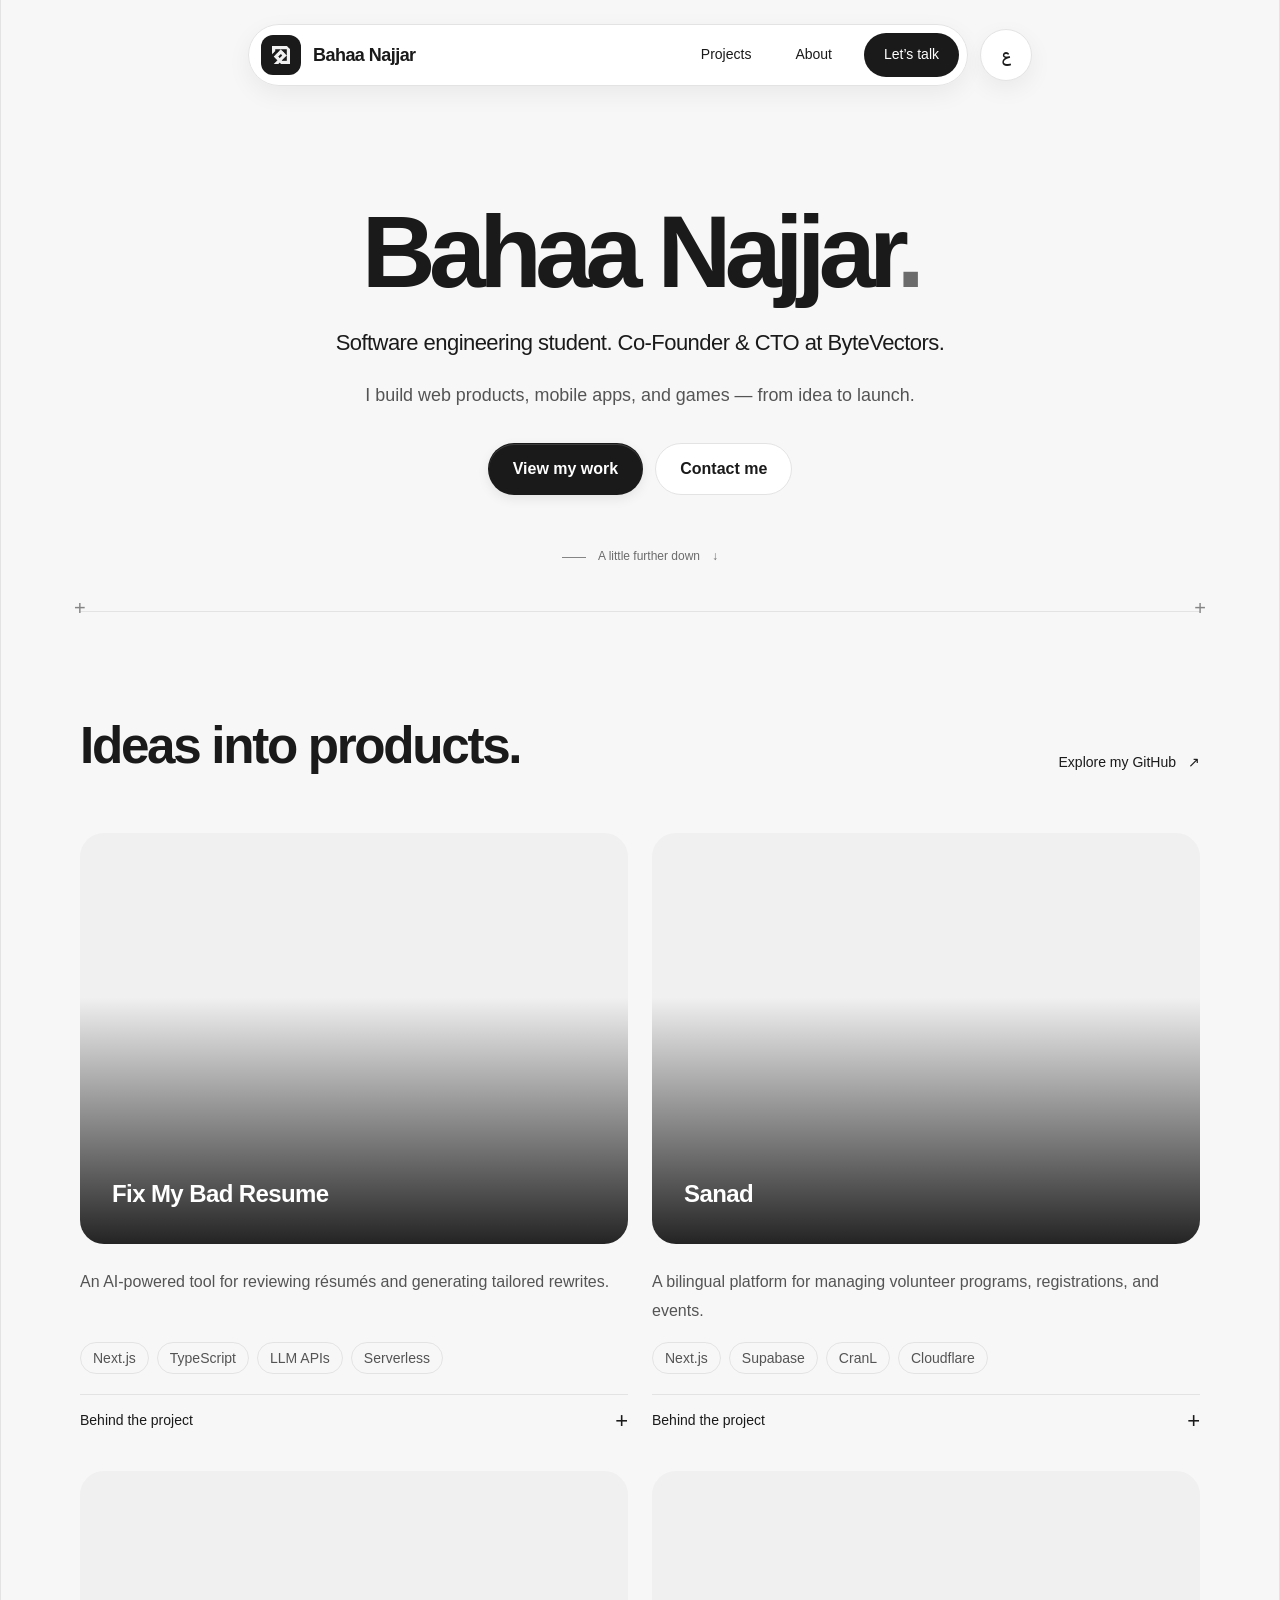
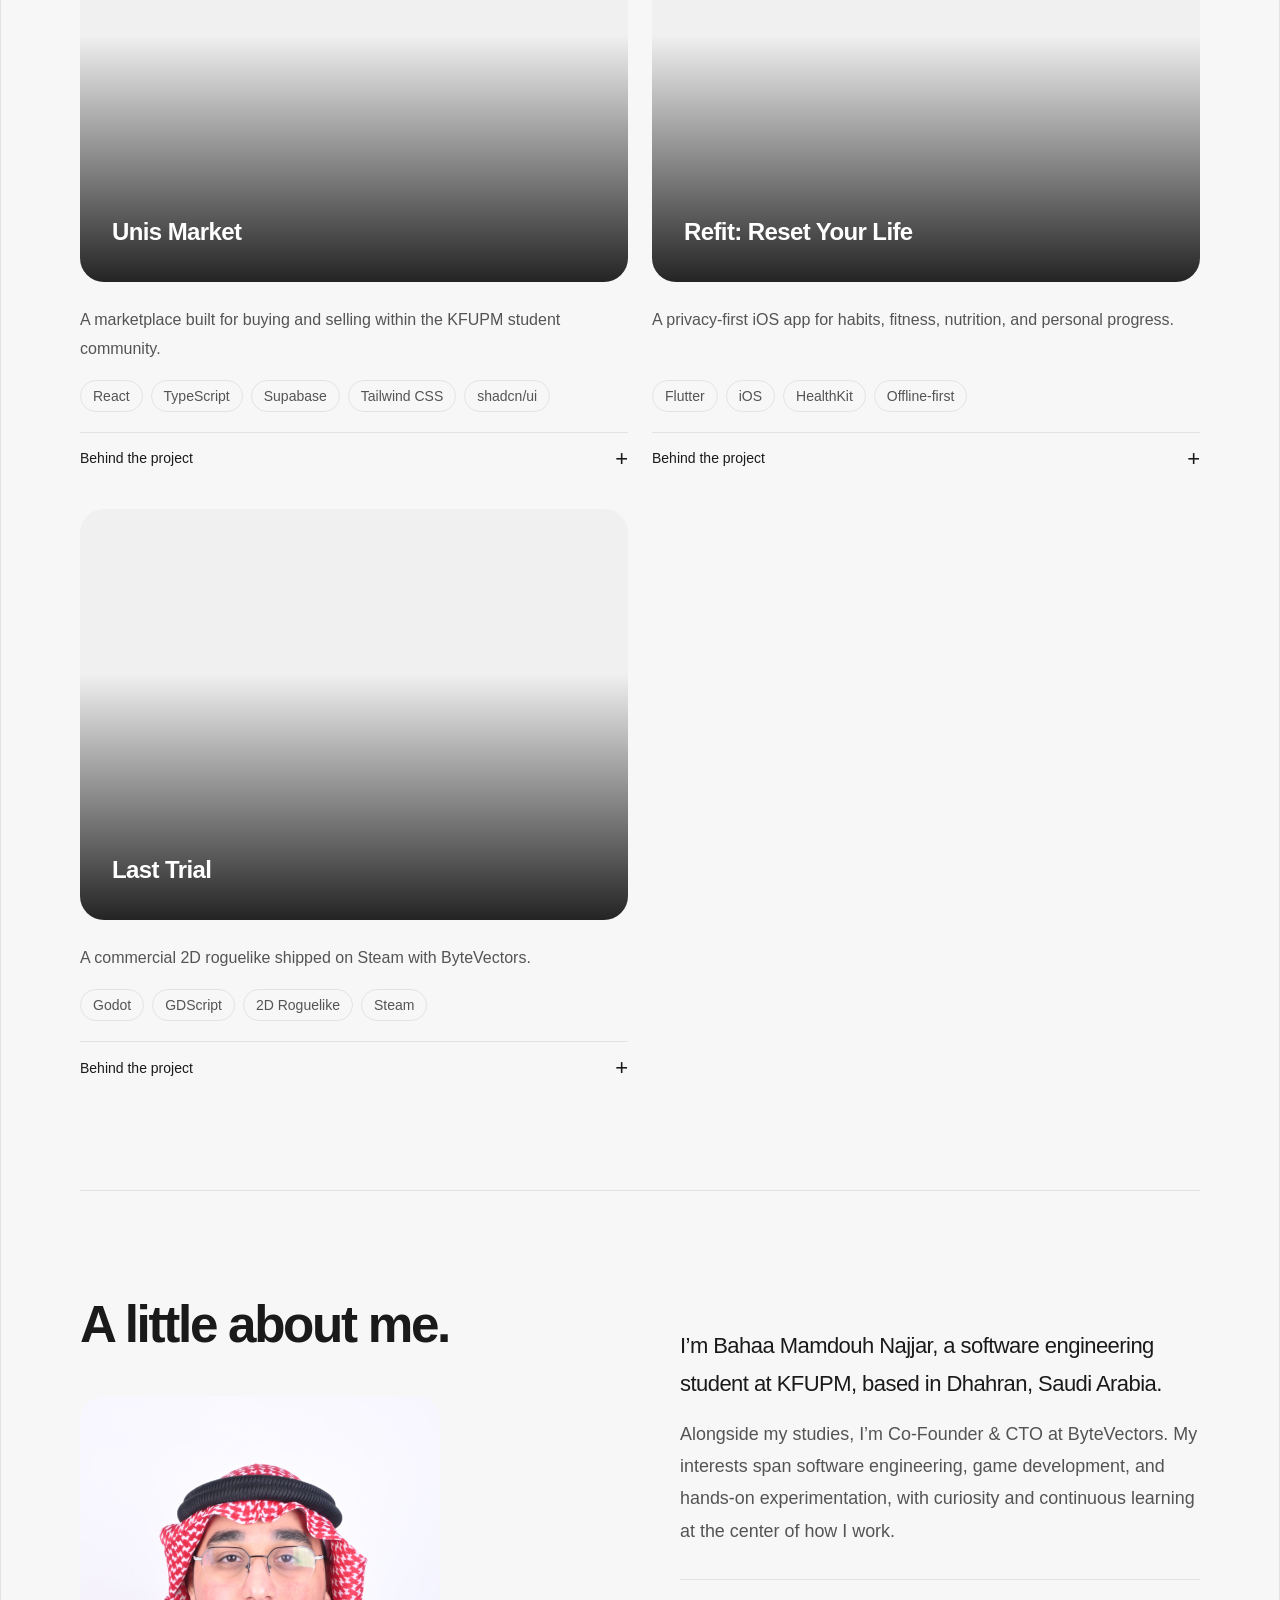
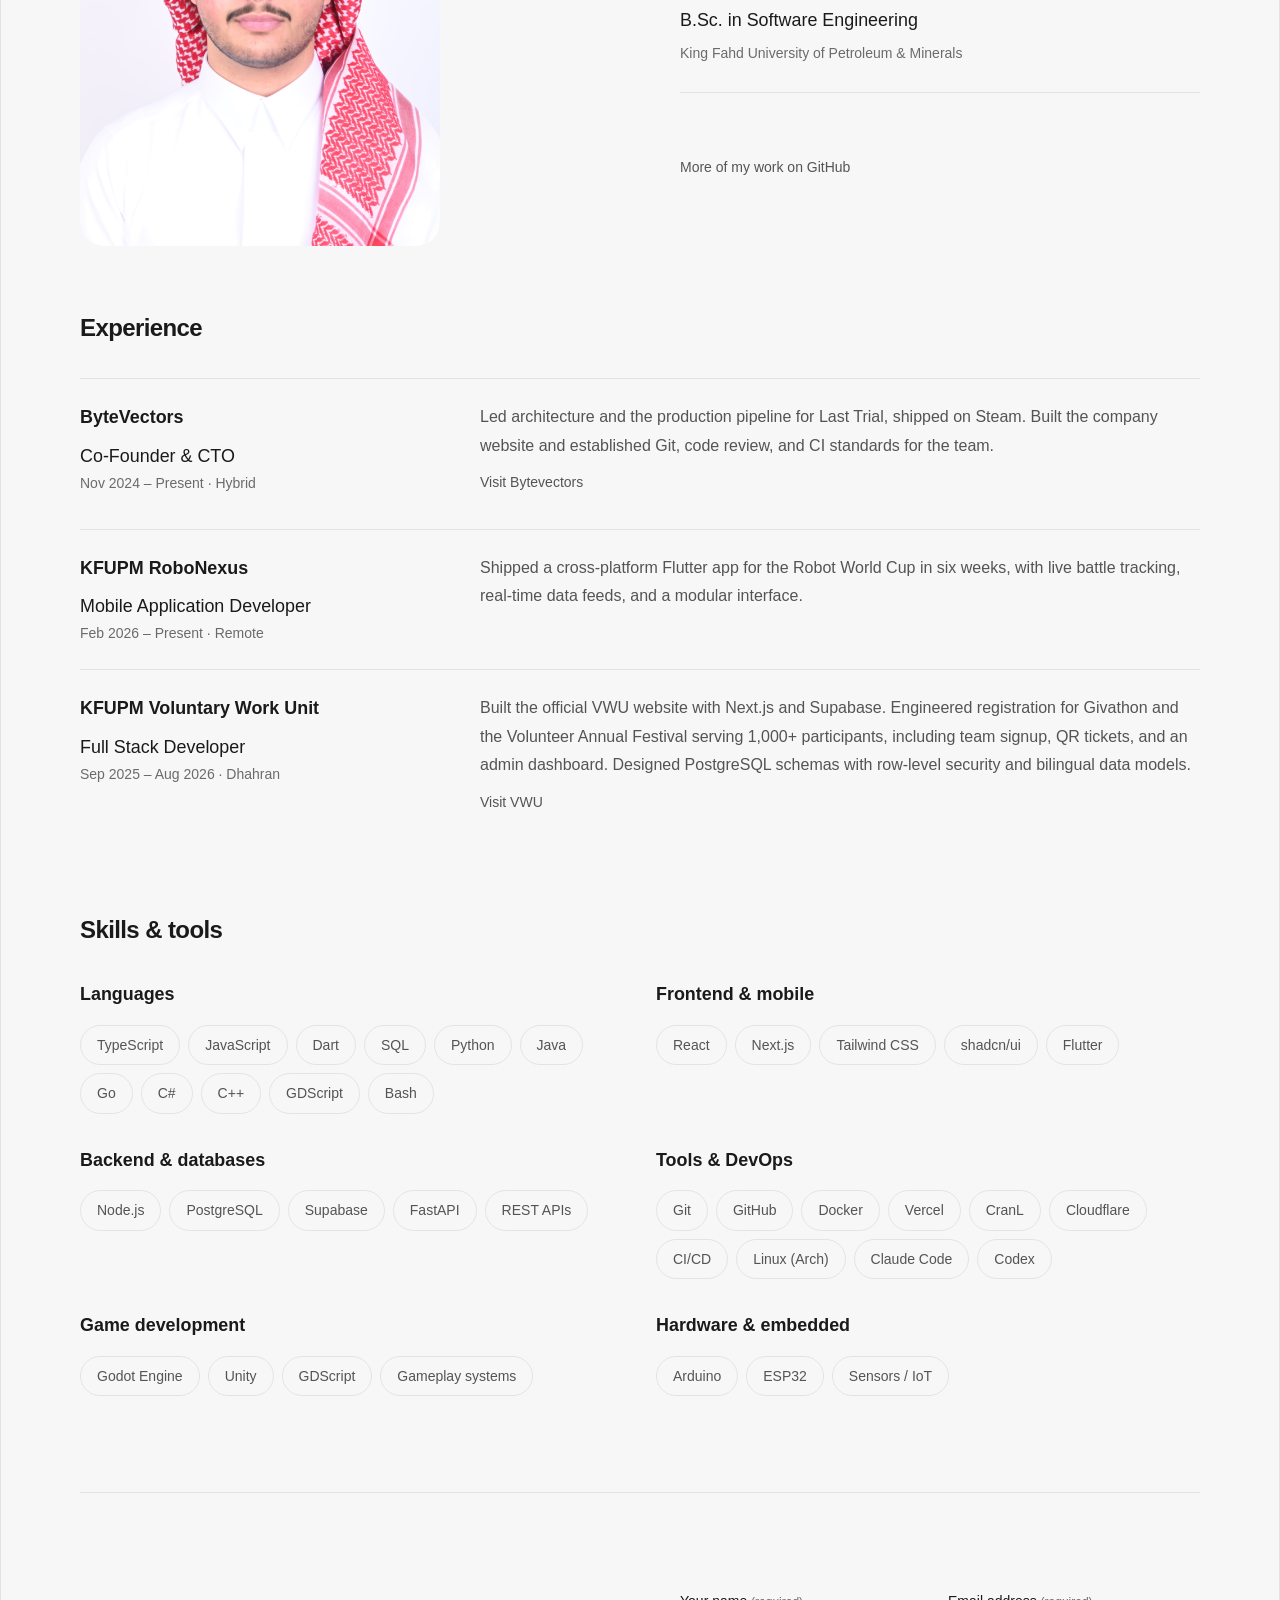
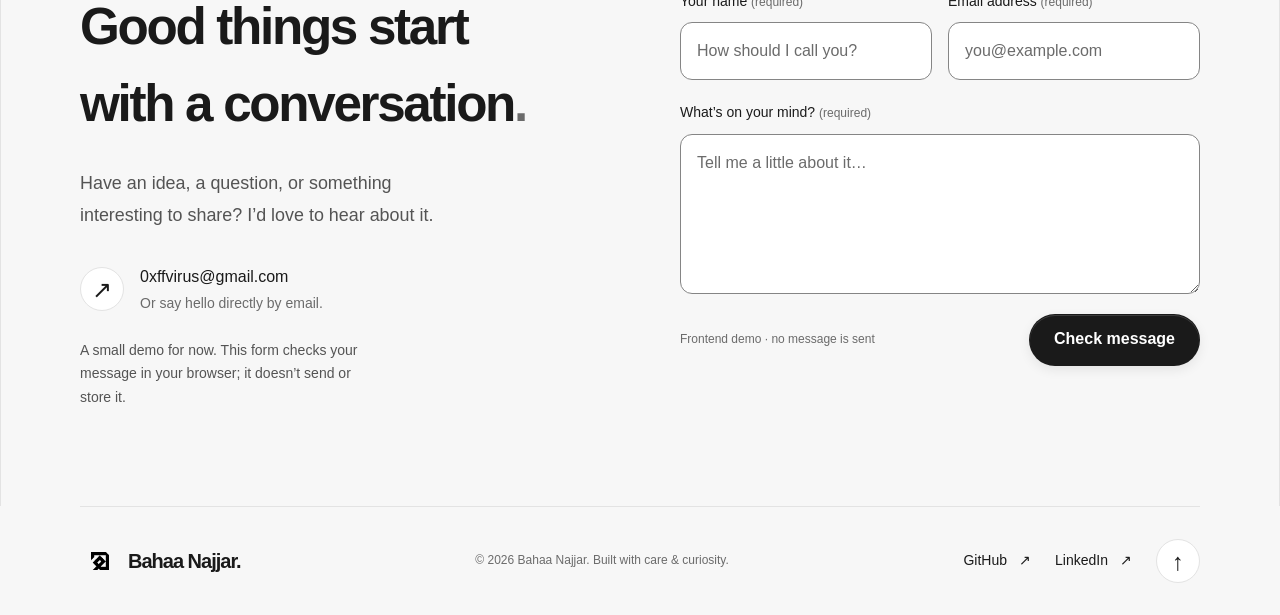
==== commit 70500453: "perf: optimize screenshots and restore one-time scroll animations" ====
--- a/en.html
+++ b/en.html
@@ -103,7 +103,15 @@
               aria-label="Explore Fix My Bad Resume"
             >
               <img
-                src="assets/images/projects/fix-my-bad-resume.png"
+                src="assets/images/projects/fix-my-bad-resume-800.webp"
+                srcset="
+                  assets/images/projects/fix-my-bad-resume-480.webp 480w,
+                  assets/images/projects/fix-my-bad-resume-800.webp 800w,
+                  assets/images/projects/fix-my-bad-resume-1200.webp 1200w,
+                  assets/images/projects/fix-my-bad-resume-1600.webp 1600w
+                "
+                sizes="(min-width: 1200px) 548px, (min-width: 1024px) calc(50vw - 52px), (min-width: 768px) calc(50vw - 44px), calc(100vw - 48px)"
+                decoding="async"
                 alt="Screenshot of the Fix My Bad Resume homepage with a résumé editor and an ATS coverage score."
                 width="800"
                 height="600"
@@ -154,7 +162,15 @@
               aria-label="Explore Sanad"
             >
               <img
-                src="assets/images/projects/sanad.png"
+                src="assets/images/projects/sanad-800.webp"
+                srcset="
+                  assets/images/projects/sanad-480.webp 480w,
+                  assets/images/projects/sanad-800.webp 800w,
+                  assets/images/projects/sanad-1200.webp 1200w,
+                  assets/images/projects/sanad-1600.webp 1600w
+                "
+                sizes="(min-width: 1200px) 548px, (min-width: 1024px) calc(50vw - 52px), (min-width: 768px) calc(50vw - 44px), calc(100vw - 48px)"
+                decoding="async"
                 alt="Screenshot of the Sanad homepage with a dark layout and a program illustration."
                 width="800"
                 height="600"
@@ -205,7 +221,15 @@
               aria-label="Explore Unis Market"
             >
               <img
-                src="assets/images/projects/unis-market.png"
+                src="assets/images/projects/unis-market-800.webp"
+                srcset="
+                  assets/images/projects/unis-market-480.webp 480w,
+                  assets/images/projects/unis-market-800.webp 800w,
+                  assets/images/projects/unis-market-1200.webp 1200w,
+                  assets/images/projects/unis-market-1600.webp 1600w
+                "
+                sizes="(min-width: 1200px) 548px, (min-width: 1024px) calc(50vw - 52px), (min-width: 768px) calc(50vw - 44px), calc(100vw - 48px)"
+                decoding="async"
                 alt="Screenshot of the Unis Market homepage showing a MacBook listing and Arabic navigation."
                 width="800"
                 height="600"
@@ -258,7 +282,15 @@
               aria-label="Explore Refit: Reset Your Life"
             >
               <img
-                src="assets/images/projects/refit.png"
+                src="assets/images/projects/refit-800.webp"
+                srcset="
+                  assets/images/projects/refit-480.webp 480w,
+                  assets/images/projects/refit-800.webp 800w,
+                  assets/images/projects/refit-1200.webp 1200w,
+                  assets/images/projects/refit-1600.webp 1600w
+                "
+                sizes="(min-width: 1200px) 548px, (min-width: 1024px) calc(50vw - 52px), (min-width: 768px) calc(50vw - 44px), calc(100vw - 48px)"
+                decoding="async"
                 alt="Three Refit app screens showing habit tracking, nutrition goals, and calculators."
                 width="800"
                 height="600"
@@ -309,7 +341,15 @@
               aria-label="Explore Last Trial"
             >
               <img
-                src="assets/images/projects/last-trial.png"
+                src="assets/images/projects/last-trial-800.webp"
+                srcset="
+                  assets/images/projects/last-trial-480.webp 480w,
+                  assets/images/projects/last-trial-800.webp 800w,
+                  assets/images/projects/last-trial-1200.webp 1200w,
+                  assets/images/projects/last-trial-1600.webp 1600w
+                "
+                sizes="(min-width: 1200px) 548px, (min-width: 1024px) calc(50vw - 52px), (min-width: 768px) calc(50vw - 44px), calc(100vw - 48px)"
+                decoding="async"
                 alt="Gameplay screenshot from Last Trial showing a character in a clockwork room with gears and pipes."
                 width="800"
                 height="600"
